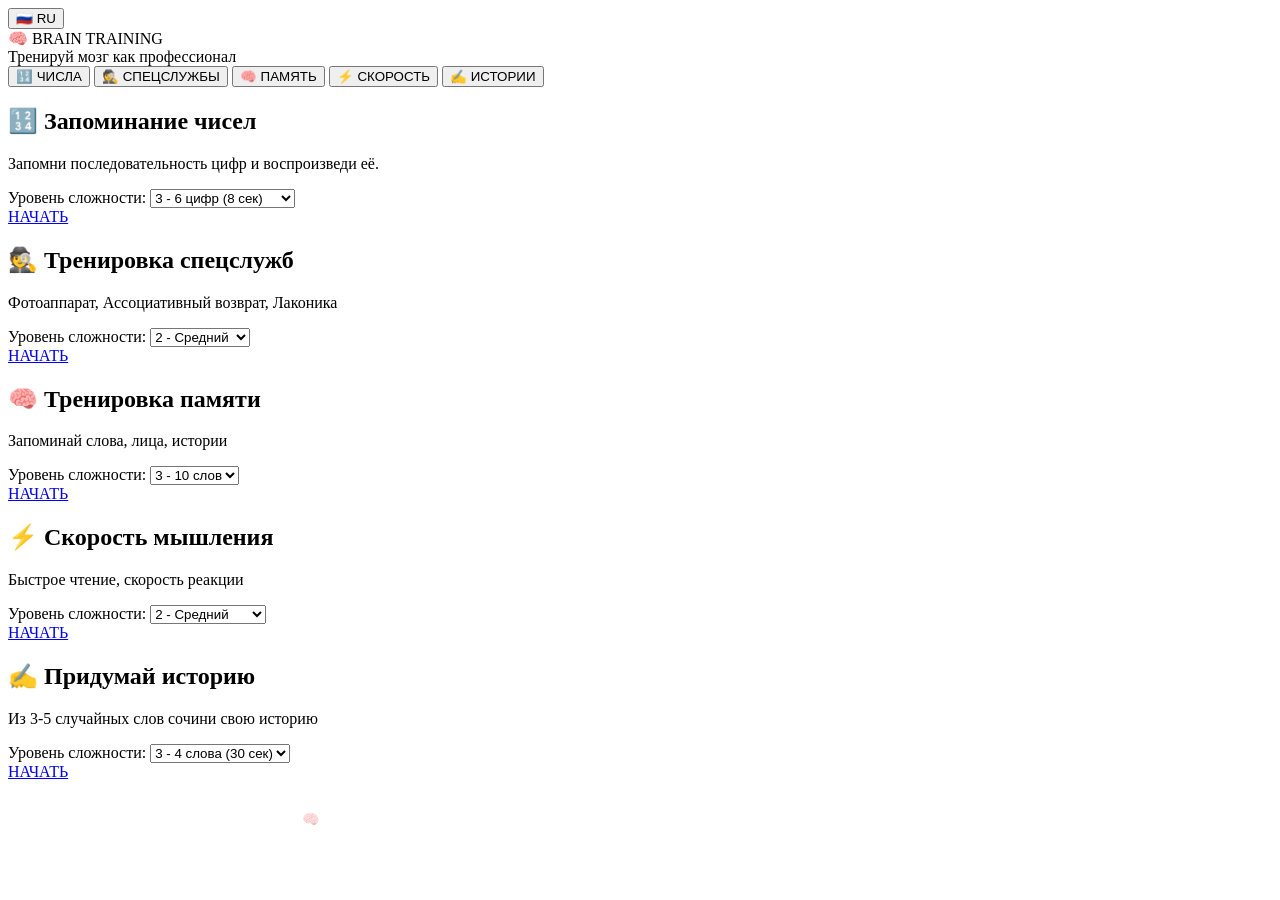
==== index.html @ c8e4757e "Загрузил код Загрузил код" ====
<!DOCTYPE html>
<html lang="ru">

<head>
    <meta charset="UTF-8">
    <meta name="viewport" content="width=device-width, initial-scale=1.0">
    <title>Brain Training</title>
    <link rel="stylesheet" href="/static/style.css">
</head>

<body>
    <!-- КНОПКА ПЕРЕКЛЮЧЕНИЯ ЯЗЫКА -->
    <button class="lang-switch" onclick="toggleLanguage()">
        <span class="flag" id="lang-flag">🇷🇺</span>
        <span class="lang-text" id="lang-text">RU</span>
    </button>

    <div class="container">
        <div class="logo">🧠 BRAIN TRAINING</div>
        <div class="subtitle" id="main-subtitle" data-lang-ru="Тренируй мозг как профессионал"
            data-lang-en="Train your brain like a pro">Тренируй мозг как профессионал</div>

        <div class="tabs">
            <button class="tab active" data-tab="numbers" data-lang-ru="🔢 ЧИСЛА" data-lang-en="🔢 NUMBERS">🔢
                ЧИСЛА</button>
            <button class="tab" data-tab="spets" data-lang-ru="🕵️ СПЕЦСЛУЖБЫ" data-lang-en="🕵️ SPECIAL OPS">🕵️
                СПЕЦСЛУЖБЫ</button>
            <button class="tab" data-tab="memory" data-lang-ru="🧠 ПАМЯТЬ" data-lang-en="🧠 MEMORY">🧠 ПАМЯТЬ</button>
            <button class="tab" data-tab="speed" data-lang-ru="⚡ СКОРОСТЬ" data-lang-en="⚡ SPEED">⚡ СКОРОСТЬ</button>
            <button class="tab" data-tab="story" data-lang-ru="✍️ ИСТОРИИ" data-lang-en="✍️ STORIES">✍️ ИСТОРИИ</button>
        </div>

        <div class="tab-content">

            <!-- ЧИСЛА -->
            <div id="tab-numbers" class="tab-pane active">
                <div class="card">
                    <h2 data-lang-ru="🔢 Запоминание чисел" data-lang-en="🔢 Number Memory">🔢 Запоминание чисел</h2>
                    <p data-lang-ru="Запомни последовательность цифр и воспроизведи её."
                        data-lang-en="Memorize the number sequence and reproduce it.">Запомни последовательность цифр и
                        воспроизведи её.</p>
                    <div class="level-selector">
                        <label data-lang-ru="Уровень сложности:" data-lang-en="Difficulty level:">Уровень
                            сложности:</label>
                        <select id="level-numbers">
                            <option value="1" data-lang-ru="1 - 4 цифры (8 сек)" data-lang-en="1 - 4 digits (8 sec)">1 -
                                4 цифры (8 сек)</option>
                            <option value="2" data-lang-ru="2 - 5 цифр (8 сек)" data-lang-en="2 - 5 digits (8 sec)">2 -
                                5 цифр (8 сек)</option>
                            <option value="3" selected data-lang-ru="3 - 6 цифр (8 сек)"
                                data-lang-en="3 - 6 digits (8 sec)">3 - 6 цифр (8 сек)</option>
                            <option value="4" data-lang-ru="4 - 7 цифр (7 сек)" data-lang-en="4 - 7 digits (7 sec)">4 -
                                7 цифр (7 сек)</option>
                            <option value="5" data-lang-ru="5 - 8 цифр (7 сек)" data-lang-en="5 - 8 digits (7 sec)">5 -
                                8 цифр (7 сек)</option>
                            <option value="6" data-lang-ru="6 - 9 цифр (6 сек)" data-lang-en="6 - 9 digits (6 sec)">6 -
                                9 цифр (6 сек)</option>
                            <option value="7" data-lang-ru="7 - 10 цифр (6 сек)" data-lang-en="7 - 10 digits (6 sec)">7
                                - 10 цифр (6 сек)</option>
                            <option value="8" data-lang-ru="8 - 11 цифр (5 сек)" data-lang-en="8 - 11 digits (5 sec)">8
                                - 11 цифр (5 сек)</option>
                            <option value="9" data-lang-ru="9 - 12 цифр (5 сек)" data-lang-en="9 - 12 digits (5 sec)">9
                                - 12 цифр (5 сек)</option>
                            <option value="10" data-lang-ru="10 - 13 цифр (4 сек)"
                                data-lang-en="10 - 13 digits (4 sec)">10 - 13 цифр (4 сек)</option>
                        </select>
                    </div>
                    <a href="/training-numbers" class="start-button" data-lang-ru="НАЧАТЬ"
                        data-lang-en="START">НАЧАТЬ</a>
                </div>
            </div>

            <!-- СПЕЦСЛУЖБЫ -->
            <div id="tab-spets" class="tab-pane">
                <div class="card">
                    <h2 data-lang-ru="🕵️ Тренировка спецслужб" data-lang-en="🕵️ Special Ops Training">🕵️ Тренировка
                        спецслужб</h2>
                    <p data-lang-ru="Фотоаппарат, Ассоциативный возврат, Лаконика"
                        data-lang-en="Camera, Associative Return, Brevity">Фотоаппарат, Ассоциативный возврат, Лаконика
                    </p>
                    <div class="level-selector">
                        <label data-lang-ru="Уровень сложности:" data-lang-en="Difficulty level:">Уровень
                            сложности:</label>
                        <select id="level-spets">
                            <option value="1" data-lang-ru="1 - Лёгкий" data-lang-en="1 - Easy">1 - Лёгкий</option>
                            <option value="2" selected data-lang-ru="2 - Средний" data-lang-en="2 - Medium">2 - Средний
                            </option>
                            <option value="3" data-lang-ru="3 - Сложный" data-lang-en="3 - Hard">3 - Сложный</option>
                            <option value="4" data-lang-ru="4 - Эксперт" data-lang-en="4 - Expert">4 - Эксперт</option>
                            <option value="5" data-lang-ru="5 - Профи" data-lang-en="5 - Pro">5 - Профи</option>
                        </select>
                    </div>
                    <a href="/training-spets" class="start-button" data-lang-ru="НАЧАТЬ" data-lang-en="START">НАЧАТЬ</a>
                </div>
            </div>

            <!-- ПАМЯТЬ -->
            <div id="tab-memory" class="tab-pane">
                <div class="card">
                    <h2 data-lang-ru="🧠 Тренировка памяти" data-lang-en="🧠 Memory Training">🧠 Тренировка памяти</h2>
                    <p data-lang-ru="Запоминай слова, лица, истории" data-lang-en="Memorize words, faces, stories">
                        Запоминай слова, лица, истории</p>
                    <div class="level-selector">
                        <label data-lang-ru="Уровень сложности:" data-lang-en="Difficulty level:">Уровень
                            сложности:</label>
                        <select id="level-memory">
                            <option value="1" data-lang-ru="1 - 5 слов" data-lang-en="1 - 5 words">1 - 5 слов</option>
                            <option value="2" data-lang-ru="2 - 7 слов" data-lang-en="2 - 7 words">2 - 7 слов</option>
                            <option value="3" selected data-lang-ru="3 - 10 слов" data-lang-en="3 - 10 words">3 - 10
                                слов</option>
                            <option value="4" data-lang-ru="4 - 15 слов" data-lang-en="4 - 15 words">4 - 15 слов
                            </option>
                            <option value="5" data-lang-ru="5 - 20 слов" data-lang-en="5 - 20 words">5 - 20 слов
                            </option>
                        </select>
                    </div>
                    <a href="/training-memory" class="start-button" data-lang-ru="НАЧАТЬ"
                        data-lang-en="START">НАЧАТЬ</a>
                </div>
            </div>

            <!-- СКОРОСТЬ -->
            <div id="tab-speed" class="tab-pane">
                <div class="card">
                    <h2 data-lang-ru="⚡ Скорость мышления" data-lang-en="⚡ Thinking Speed">⚡ Скорость мышления</h2>
                    <p data-lang-ru="Быстрое чтение, скорость реакции" data-lang-en="Speed reading, reaction speed">
                        Быстрое чтение, скорость реакции</p>
                    <div class="level-selector">
                        <label data-lang-ru="Уровень сложности:" data-lang-en="Difficulty level:">Уровень
                            сложности:</label>
                        <select id="level-speed">
                            <option value="1" data-lang-ru="1 - Медленный" data-lang-en="1 - Slow">1 - Медленный
                            </option>
                            <option value="2" selected data-lang-ru="2 - Средний" data-lang-en="2 - Medium">2 - Средний
                            </option>
                            <option value="3" data-lang-ru="3 - Быстрый" data-lang-en="3 - Fast">3 - Быстрый</option>
                            <option value="4" data-lang-ru="4 - Молния" data-lang-en="4 - Lightning">4 - Молния</option>
                            <option value="5" data-lang-ru="5 - Реактивный" data-lang-en="5 - Jet">5 - Реактивный
                            </option>
                        </select>
                    </div>
                    <a href="/training-speed" class="start-button" data-lang-ru="НАЧАТЬ" data-lang-en="START">НАЧАТЬ</a>
                </div>
            </div>

            <!-- ИСТОРИИ -->
            <div id="tab-story" class="tab-pane">
                <div class="card">
                    <h2 data-lang-ru="✍️ Придумай историю" data-lang-en="✍️ Tell a Story">✍️ Придумай историю</h2>
                    <p data-lang-ru="Из 3-5 случайных слов сочини свою историю"
                        data-lang-en="Create a story from 3-5 random words">Из 3-5 случайных слов сочини свою историю
                    </p>
                    <div class="level-selector">
                        <label data-lang-ru="Уровень сложности:" data-lang-en="Difficulty level:">Уровень
                            сложности:</label>
                        <select id="level-story">
                            <option value="1" data-lang-ru="1 - 3 слова (40 сек)" data-lang-en="1 - 3 words (40 sec)">1
                                - 3 слова (40 сек)</option>
                            <option value="2" data-lang-ru="2 - 3 слова (40 сек)" data-lang-en="2 - 3 words (40 sec)">2
                                - 3 слова (40 сек)</option>
                            <option value="3" selected data-lang-ru="3 - 4 слова (30 сек)"
                                data-lang-en="3 - 4 words (30 sec)">3 - 4 слова (30 сек)</option>
                            <option value="4" data-lang-ru="4 - 4 слова (30 сек)" data-lang-en="4 - 4 words (30 sec)">4
                                - 4 слова (30 сек)</option>
                            <option value="5" data-lang-ru="5 - 5 слов (20 сек)" data-lang-en="5 - 5 words (20 sec)">5 -
                                5 слов (20 сек)</option>
                        </select>
                    </div>
                    <a href="/training-story" class="start-button" data-lang-ru="НАЧАТЬ" data-lang-en="START">НАЧАТЬ</a>
                </div>
            </div>
        </div>

        <div class="stats" style="margin-top: 30px; color: rgba(255,255,255,0.4); font-size: 14px;" id="main-footer"
            data-lang-ru="Выбери тренировку и начни развивать свой мозг 🧠"
            data-lang-en="Choose a workout and start developing your brain 🧠">
            Выбери тренировку и начни развивать свой мозг 🧠
        </div>
    </div>

    <script>
        // ======== ПЕРЕКЛЮЧЕНИЕ ЯЗЫКА ========
        let currentLang = localStorage.getItem('brain-lang') || 'ru';

        function toggleLanguage() {
            currentLang = currentLang === 'ru' ? 'en' : 'ru';
            localStorage.setItem('brain-lang', currentLang);
            updateLanguageUI();
            updatePageContent();
            updateSelectOptions();
        }

        function updateLanguageUI() {
            const flag = document.getElementById('lang-flag');
            const text = document.getElementById('lang-text');
            if (currentLang === 'ru') {
                flag.textContent = '🇷🇺';
                text.textContent = 'RU';
            } else {
                flag.textContent = '🇬🇧';
                text.textContent = 'EN';
            }
        }

        function updatePageContent() {
            document.querySelectorAll('[data-lang-ru]').forEach(el => {
                if (currentLang === 'ru') {
                    el.textContent = el.dataset.langRu;
                } else {
                    el.textContent = el.dataset.langEn || el.dataset.langRu;
                }
            });
        }

        function updateSelectOptions() {
            document.querySelectorAll('select option[data-lang-ru]').forEach(opt => {
                if (currentLang === 'ru') {
                    opt.textContent = opt.dataset.langRu;
                } else {
                    opt.textContent = opt.dataset.langEn || opt.dataset.langRu;
                }
            });
        }

        // ======== ПЕРЕКЛЮЧЕНИЕ ВКЛАДОК ========
        const tabs = document.querySelectorAll('.tab');
        const panes = {
            numbers: document.getElementById('tab-numbers'),
            spets: document.getElementById('tab-spets'),
            memory: document.getElementById('tab-memory'),
            speed: document.getElementById('tab-speed'),
            story: document.getElementById('tab-story')
        };

        tabs.forEach(tab => {
            tab.addEventListener('click', function () {
                tabs.forEach(t => t.classList.remove('active'));
                this.classList.add('active');
                Object.values(panes).forEach(pane => pane.classList.remove('active'));
                const tabId = this.dataset.tab;
                panes[tabId].classList.add('active');
            });
        });

        // ======== СОХРАНЕНИЕ УРОВНЯ ========
        document.querySelectorAll('.level-selector select').forEach(select => {
            const tab = select.closest('.tab-pane').id.replace('tab-', '');
            const saved = localStorage.getItem(`level-${tab}`);
            if (saved) select.value = saved;

            select.addEventListener('change', function () {
                localStorage.setItem(`level-${tab}`, this.value);
            });
        });

        // ======== ЗАПУСК ========
        updateLanguageUI();
        setTimeout(updatePageContent, 50);
        setTimeout(updateSelectOptions, 50);
    </script>
</body>

</html>
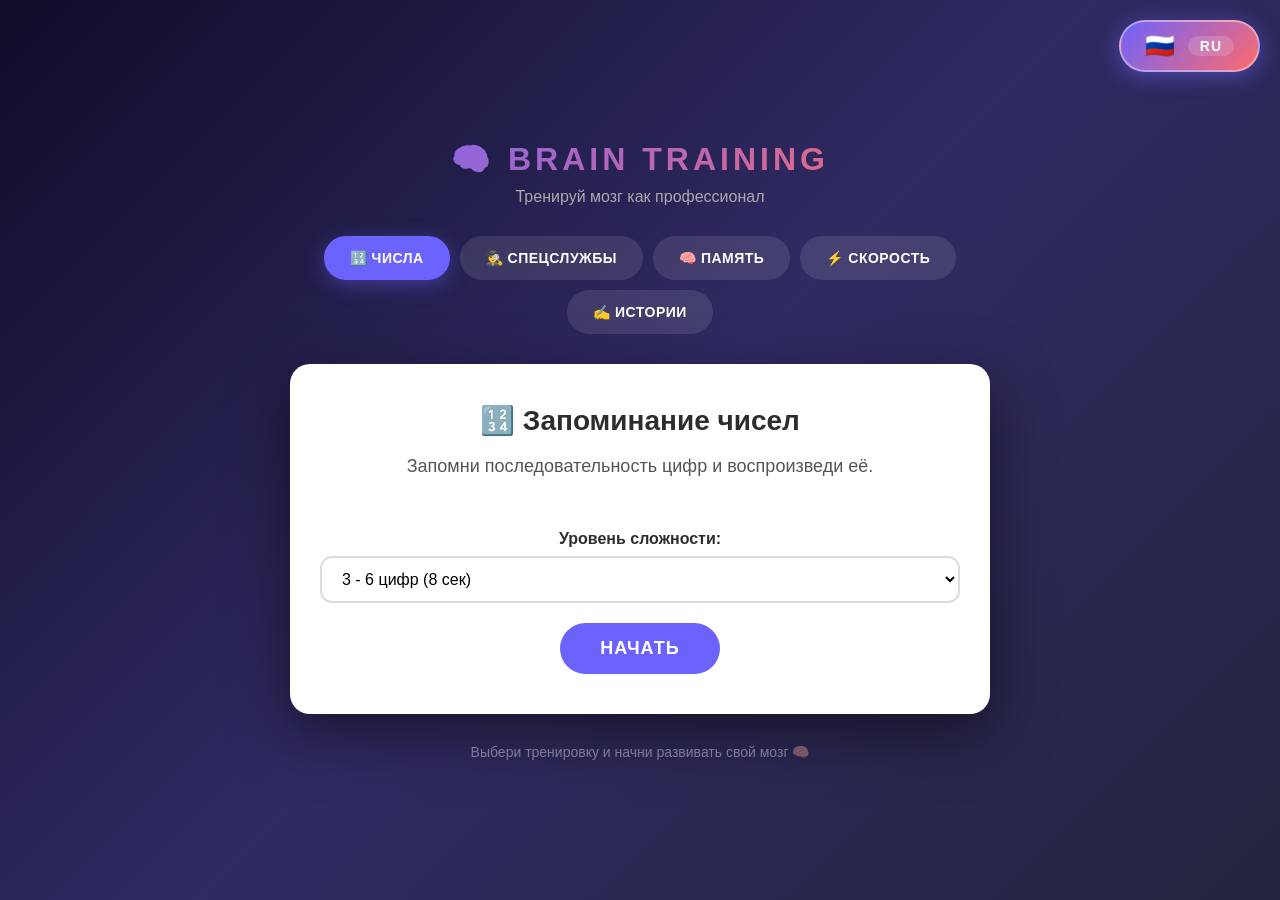
==== commit b352e037: "Create index.html" ====
--- a/index.html
+++ b/index.html
@@ -1,263 +1,263 @@
-<!DOCTYPE html>
-<html lang="ru">
-
-<head>
-    <meta charset="UTF-8">
-    <meta name="viewport" content="width=device-width, initial-scale=1.0">
-    <title>Brain Training</title>
-    <link rel="stylesheet" href="/static/style.css">
-</head>
-
-<body>
-    <!-- КНОПКА ПЕРЕКЛЮЧЕНИЯ ЯЗЫКА -->
-    <button class="lang-switch" onclick="toggleLanguage()">
-        <span class="flag" id="lang-flag">🇷🇺</span>
-        <span class="lang-text" id="lang-text">RU</span>
-    </button>
-
-    <div class="container">
-        <div class="logo">🧠 BRAIN TRAINING</div>
-        <div class="subtitle" id="main-subtitle" data-lang-ru="Тренируй мозг как профессионал"
-            data-lang-en="Train your brain like a pro">Тренируй мозг как профессионал</div>
-
-        <div class="tabs">
-            <button class="tab active" data-tab="numbers" data-lang-ru="🔢 ЧИСЛА" data-lang-en="🔢 NUMBERS">🔢
-                ЧИСЛА</button>
-            <button class="tab" data-tab="spets" data-lang-ru="🕵️ СПЕЦСЛУЖБЫ" data-lang-en="🕵️ SPECIAL OPS">🕵️
-                СПЕЦСЛУЖБЫ</button>
-            <button class="tab" data-tab="memory" data-lang-ru="🧠 ПАМЯТЬ" data-lang-en="🧠 MEMORY">🧠 ПАМЯТЬ</button>
-            <button class="tab" data-tab="speed" data-lang-ru="⚡ СКОРОСТЬ" data-lang-en="⚡ SPEED">⚡ СКОРОСТЬ</button>
-            <button class="tab" data-tab="story" data-lang-ru="✍️ ИСТОРИИ" data-lang-en="✍️ STORIES">✍️ ИСТОРИИ</button>
-        </div>
-
-        <div class="tab-content">
-
-            <!-- ЧИСЛА -->
-            <div id="tab-numbers" class="tab-pane active">
-                <div class="card">
-                    <h2 data-lang-ru="🔢 Запоминание чисел" data-lang-en="🔢 Number Memory">🔢 Запоминание чисел</h2>
-                    <p data-lang-ru="Запомни последовательность цифр и воспроизведи её."
-                        data-lang-en="Memorize the number sequence and reproduce it.">Запомни последовательность цифр и
-                        воспроизведи её.</p>
-                    <div class="level-selector">
-                        <label data-lang-ru="Уровень сложности:" data-lang-en="Difficulty level:">Уровень
-                            сложности:</label>
-                        <select id="level-numbers">
-                            <option value="1" data-lang-ru="1 - 4 цифры (8 сек)" data-lang-en="1 - 4 digits (8 sec)">1 -
-                                4 цифры (8 сек)</option>
-                            <option value="2" data-lang-ru="2 - 5 цифр (8 сек)" data-lang-en="2 - 5 digits (8 sec)">2 -
-                                5 цифр (8 сек)</option>
-                            <option value="3" selected data-lang-ru="3 - 6 цифр (8 сек)"
-                                data-lang-en="3 - 6 digits (8 sec)">3 - 6 цифр (8 сек)</option>
-                            <option value="4" data-lang-ru="4 - 7 цифр (7 сек)" data-lang-en="4 - 7 digits (7 sec)">4 -
-                                7 цифр (7 сек)</option>
-                            <option value="5" data-lang-ru="5 - 8 цифр (7 сек)" data-lang-en="5 - 8 digits (7 sec)">5 -
-                                8 цифр (7 сек)</option>
-                            <option value="6" data-lang-ru="6 - 9 цифр (6 сек)" data-lang-en="6 - 9 digits (6 sec)">6 -
-                                9 цифр (6 сек)</option>
-                            <option value="7" data-lang-ru="7 - 10 цифр (6 сек)" data-lang-en="7 - 10 digits (6 sec)">7
-                                - 10 цифр (6 сек)</option>
-                            <option value="8" data-lang-ru="8 - 11 цифр (5 сек)" data-lang-en="8 - 11 digits (5 sec)">8
-                                - 11 цифр (5 сек)</option>
-                            <option value="9" data-lang-ru="9 - 12 цифр (5 сек)" data-lang-en="9 - 12 digits (5 sec)">9
-                                - 12 цифр (5 сек)</option>
-                            <option value="10" data-lang-ru="10 - 13 цифр (4 сек)"
-                                data-lang-en="10 - 13 digits (4 sec)">10 - 13 цифр (4 сек)</option>
-                        </select>
-                    </div>
-                    <a href="/training-numbers" class="start-button" data-lang-ru="НАЧАТЬ"
-                        data-lang-en="START">НАЧАТЬ</a>
-                </div>
-            </div>
-
-            <!-- СПЕЦСЛУЖБЫ -->
-            <div id="tab-spets" class="tab-pane">
-                <div class="card">
-                    <h2 data-lang-ru="🕵️ Тренировка спецслужб" data-lang-en="🕵️ Special Ops Training">🕵️ Тренировка
-                        спецслужб</h2>
-                    <p data-lang-ru="Фотоаппарат, Ассоциативный возврат, Лаконика"
-                        data-lang-en="Camera, Associative Return, Brevity">Фотоаппарат, Ассоциативный возврат, Лаконика
-                    </p>
-                    <div class="level-selector">
-                        <label data-lang-ru="Уровень сложности:" data-lang-en="Difficulty level:">Уровень
-                            сложности:</label>
-                        <select id="level-spets">
-                            <option value="1" data-lang-ru="1 - Лёгкий" data-lang-en="1 - Easy">1 - Лёгкий</option>
-                            <option value="2" selected data-lang-ru="2 - Средний" data-lang-en="2 - Medium">2 - Средний
-                            </option>
-                            <option value="3" data-lang-ru="3 - Сложный" data-lang-en="3 - Hard">3 - Сложный</option>
-                            <option value="4" data-lang-ru="4 - Эксперт" data-lang-en="4 - Expert">4 - Эксперт</option>
-                            <option value="5" data-lang-ru="5 - Профи" data-lang-en="5 - Pro">5 - Профи</option>
-                        </select>
-                    </div>
-                    <a href="/training-spets" class="start-button" data-lang-ru="НАЧАТЬ" data-lang-en="START">НАЧАТЬ</a>
-                </div>
-            </div>
-
-            <!-- ПАМЯТЬ -->
-            <div id="tab-memory" class="tab-pane">
-                <div class="card">
-                    <h2 data-lang-ru="🧠 Тренировка памяти" data-lang-en="🧠 Memory Training">🧠 Тренировка памяти</h2>
-                    <p data-lang-ru="Запоминай слова, лица, истории" data-lang-en="Memorize words, faces, stories">
-                        Запоминай слова, лица, истории</p>
-                    <div class="level-selector">
-                        <label data-lang-ru="Уровень сложности:" data-lang-en="Difficulty level:">Уровень
-                            сложности:</label>
-                        <select id="level-memory">
-                            <option value="1" data-lang-ru="1 - 5 слов" data-lang-en="1 - 5 words">1 - 5 слов</option>
-                            <option value="2" data-lang-ru="2 - 7 слов" data-lang-en="2 - 7 words">2 - 7 слов</option>
-                            <option value="3" selected data-lang-ru="3 - 10 слов" data-lang-en="3 - 10 words">3 - 10
-                                слов</option>
-                            <option value="4" data-lang-ru="4 - 15 слов" data-lang-en="4 - 15 words">4 - 15 слов
-                            </option>
-                            <option value="5" data-lang-ru="5 - 20 слов" data-lang-en="5 - 20 words">5 - 20 слов
-                            </option>
-                        </select>
-                    </div>
-                    <a href="/training-memory" class="start-button" data-lang-ru="НАЧАТЬ"
-                        data-lang-en="START">НАЧАТЬ</a>
-                </div>
-            </div>
-
-            <!-- СКОРОСТЬ -->
-            <div id="tab-speed" class="tab-pane">
-                <div class="card">
-                    <h2 data-lang-ru="⚡ Скорость мышления" data-lang-en="⚡ Thinking Speed">⚡ Скорость мышления</h2>
-                    <p data-lang-ru="Быстрое чтение, скорость реакции" data-lang-en="Speed reading, reaction speed">
-                        Быстрое чтение, скорость реакции</p>
-                    <div class="level-selector">
-                        <label data-lang-ru="Уровень сложности:" data-lang-en="Difficulty level:">Уровень
-                            сложности:</label>
-                        <select id="level-speed">
-                            <option value="1" data-lang-ru="1 - Медленный" data-lang-en="1 - Slow">1 - Медленный
-                            </option>
-                            <option value="2" selected data-lang-ru="2 - Средний" data-lang-en="2 - Medium">2 - Средний
-                            </option>
-                            <option value="3" data-lang-ru="3 - Быстрый" data-lang-en="3 - Fast">3 - Быстрый</option>
-                            <option value="4" data-lang-ru="4 - Молния" data-lang-en="4 - Lightning">4 - Молния</option>
-                            <option value="5" data-lang-ru="5 - Реактивный" data-lang-en="5 - Jet">5 - Реактивный
-                            </option>
-                        </select>
-                    </div>
-                    <a href="/training-speed" class="start-button" data-lang-ru="НАЧАТЬ" data-lang-en="START">НАЧАТЬ</a>
-                </div>
-            </div>
-
-            <!-- ИСТОРИИ -->
-            <div id="tab-story" class="tab-pane">
-                <div class="card">
-                    <h2 data-lang-ru="✍️ Придумай историю" data-lang-en="✍️ Tell a Story">✍️ Придумай историю</h2>
-                    <p data-lang-ru="Из 3-5 случайных слов сочини свою историю"
-                        data-lang-en="Create a story from 3-5 random words">Из 3-5 случайных слов сочини свою историю
-                    </p>
-                    <div class="level-selector">
-                        <label data-lang-ru="Уровень сложности:" data-lang-en="Difficulty level:">Уровень
-                            сложности:</label>
-                        <select id="level-story">
-                            <option value="1" data-lang-ru="1 - 3 слова (40 сек)" data-lang-en="1 - 3 words (40 sec)">1
-                                - 3 слова (40 сек)</option>
-                            <option value="2" data-lang-ru="2 - 3 слова (40 сек)" data-lang-en="2 - 3 words (40 sec)">2
-                                - 3 слова (40 сек)</option>
-                            <option value="3" selected data-lang-ru="3 - 4 слова (30 сек)"
-                                data-lang-en="3 - 4 words (30 sec)">3 - 4 слова (30 сек)</option>
-                            <option value="4" data-lang-ru="4 - 4 слова (30 сек)" data-lang-en="4 - 4 words (30 sec)">4
-                                - 4 слова (30 сек)</option>
-                            <option value="5" data-lang-ru="5 - 5 слов (20 сек)" data-lang-en="5 - 5 words (20 sec)">5 -
-                                5 слов (20 сек)</option>
-                        </select>
-                    </div>
-                    <a href="/training-story" class="start-button" data-lang-ru="НАЧАТЬ" data-lang-en="START">НАЧАТЬ</a>
-                </div>
-            </div>
-        </div>
-
-        <div class="stats" style="margin-top: 30px; color: rgba(255,255,255,0.4); font-size: 14px;" id="main-footer"
-            data-lang-ru="Выбери тренировку и начни развивать свой мозг 🧠"
-            data-lang-en="Choose a workout and start developing your brain 🧠">
-            Выбери тренировку и начни развивать свой мозг 🧠
-        </div>
-    </div>
-
-    <script>
-        // ======== ПЕРЕКЛЮЧЕНИЕ ЯЗЫКА ========
-        let currentLang = localStorage.getItem('brain-lang') || 'ru';
-
-        function toggleLanguage() {
-            currentLang = currentLang === 'ru' ? 'en' : 'ru';
-            localStorage.setItem('brain-lang', currentLang);
-            updateLanguageUI();
-            updatePageContent();
-            updateSelectOptions();
-        }
-
-        function updateLanguageUI() {
-            const flag = document.getElementById('lang-flag');
-            const text = document.getElementById('lang-text');
-            if (currentLang === 'ru') {
-                flag.textContent = '🇷🇺';
-                text.textContent = 'RU';
-            } else {
-                flag.textContent = '🇬🇧';
-                text.textContent = 'EN';
-            }
-        }
-
-        function updatePageContent() {
-            document.querySelectorAll('[data-lang-ru]').forEach(el => {
-                if (currentLang === 'ru') {
-                    el.textContent = el.dataset.langRu;
-                } else {
-                    el.textContent = el.dataset.langEn || el.dataset.langRu;
-                }
-            });
-        }
-
-        function updateSelectOptions() {
-            document.querySelectorAll('select option[data-lang-ru]').forEach(opt => {
-                if (currentLang === 'ru') {
-                    opt.textContent = opt.dataset.langRu;
-                } else {
-                    opt.textContent = opt.dataset.langEn || opt.dataset.langRu;
-                }
-            });
-        }
-
-        // ======== ПЕРЕКЛЮЧЕНИЕ ВКЛАДОК ========
-        const tabs = document.querySelectorAll('.tab');
-        const panes = {
-            numbers: document.getElementById('tab-numbers'),
-            spets: document.getElementById('tab-spets'),
-            memory: document.getElementById('tab-memory'),
-            speed: document.getElementById('tab-speed'),
-            story: document.getElementById('tab-story')
-        };
-
-        tabs.forEach(tab => {
-            tab.addEventListener('click', function () {
-                tabs.forEach(t => t.classList.remove('active'));
-                this.classList.add('active');
-                Object.values(panes).forEach(pane => pane.classList.remove('active'));
-                const tabId = this.dataset.tab;
-                panes[tabId].classList.add('active');
-            });
-        });
-
-        // ======== СОХРАНЕНИЕ УРОВНЯ ========
-        document.querySelectorAll('.level-selector select').forEach(select => {
-            const tab = select.closest('.tab-pane').id.replace('tab-', '');
-            const saved = localStorage.getItem(`level-${tab}`);
-            if (saved) select.value = saved;
-
-            select.addEventListener('change', function () {
-                localStorage.setItem(`level-${tab}`, this.value);
-            });
-        });
-
-        // ======== ЗАПУСК ========
-        updateLanguageUI();
-        setTimeout(updatePageContent, 50);
-        setTimeout(updateSelectOptions, 50);
-    </script>
-</body>
-
-</html>+<!DOCTYPE html>
+<html lang="ru">
+
+<head>
+    <meta charset="UTF-8">
+    <meta name="viewport" content="width=device-width, initial-scale=1.0">
+    <title>Brain Training</title>
+    <link rel="stylesheet" href="/static/style.css">
+</head>
+
+<body>
+    <!-- КНОПКА ПЕРЕКЛЮЧЕНИЯ ЯЗЫКА -->
+    <button class="lang-switch" onclick="toggleLanguage()">
+        <span class="flag" id="lang-flag">🇷🇺</span>
+        <span class="lang-text" id="lang-text">RU</span>
+    </button>
+
+    <div class="container">
+        <div class="logo">🧠 BRAIN TRAINING</div>
+        <div class="subtitle" id="main-subtitle" data-lang-ru="Тренируй мозг как профессионал"
+            data-lang-en="Train your brain like a pro">Тренируй мозг как профессионал</div>
+
+        <div class="tabs">
+            <button class="tab active" data-tab="numbers" data-lang-ru="🔢 ЧИСЛА" data-lang-en="🔢 NUMBERS">🔢
+                ЧИСЛА</button>
+            <button class="tab" data-tab="spets" data-lang-ru="🕵️ СПЕЦСЛУЖБЫ" data-lang-en="🕵️ SPECIAL OPS">🕵️
+                СПЕЦСЛУЖБЫ</button>
+            <button class="tab" data-tab="memory" data-lang-ru="🧠 ПАМЯТЬ" data-lang-en="🧠 MEMORY">🧠 ПАМЯТЬ</button>
+            <button class="tab" data-tab="speed" data-lang-ru="⚡ СКОРОСТЬ" data-lang-en="⚡ SPEED">⚡ СКОРОСТЬ</button>
+            <button class="tab" data-tab="story" data-lang-ru="✍️ ИСТОРИИ" data-lang-en="✍️ STORIES">✍️ ИСТОРИИ</button>
+        </div>
+
+        <div class="tab-content">
+
+            <!-- ЧИСЛА -->
+            <div id="tab-numbers" class="tab-pane active">
+                <div class="card">
+                    <h2 data-lang-ru="🔢 Запоминание чисел" data-lang-en="🔢 Number Memory">🔢 Запоминание чисел</h2>
+                    <p data-lang-ru="Запомни последовательность цифр и воспроизведи её."
+                        data-lang-en="Memorize the number sequence and reproduce it.">Запомни последовательность цифр и
+                        воспроизведи её.</p>
+                    <div class="level-selector">
+                        <label data-lang-ru="Уровень сложности:" data-lang-en="Difficulty level:">Уровень
+                            сложности:</label>
+                        <select id="level-numbers">
+                            <option value="1" data-lang-ru="1 - 4 цифры (8 сек)" data-lang-en="1 - 4 digits (8 sec)">1 -
+                                4 цифры (8 сек)</option>
+                            <option value="2" data-lang-ru="2 - 5 цифр (8 сек)" data-lang-en="2 - 5 digits (8 sec)">2 -
+                                5 цифр (8 сек)</option>
+                            <option value="3" selected data-lang-ru="3 - 6 цифр (8 сек)"
+                                data-lang-en="3 - 6 digits (8 sec)">3 - 6 цифр (8 сек)</option>
+                            <option value="4" data-lang-ru="4 - 7 цифр (7 сек)" data-lang-en="4 - 7 digits (7 sec)">4 -
+                                7 цифр (7 сек)</option>
+                            <option value="5" data-lang-ru="5 - 8 цифр (7 сек)" data-lang-en="5 - 8 digits (7 sec)">5 -
+                                8 цифр (7 сек)</option>
+                            <option value="6" data-lang-ru="6 - 9 цифр (6 сек)" data-lang-en="6 - 9 digits (6 sec)">6 -
+                                9 цифр (6 сек)</option>
+                            <option value="7" data-lang-ru="7 - 10 цифр (6 сек)" data-lang-en="7 - 10 digits (6 sec)">7
+                                - 10 цифр (6 сек)</option>
+                            <option value="8" data-lang-ru="8 - 11 цифр (5 сек)" data-lang-en="8 - 11 digits (5 sec)">8
+                                - 11 цифр (5 сек)</option>
+                            <option value="9" data-lang-ru="9 - 12 цифр (5 сек)" data-lang-en="9 - 12 digits (5 sec)">9
+                                - 12 цифр (5 сек)</option>
+                            <option value="10" data-lang-ru="10 - 13 цифр (4 сек)"
+                                data-lang-en="10 - 13 digits (4 sec)">10 - 13 цифр (4 сек)</option>
+                        </select>
+                    </div>
+                    <a href="/training-numbers" class="start-button" data-lang-ru="НАЧАТЬ"
+                        data-lang-en="START">НАЧАТЬ</a>
+                </div>
+            </div>
+
+            <!-- СПЕЦСЛУЖБЫ -->
+            <div id="tab-spets" class="tab-pane">
+                <div class="card">
+                    <h2 data-lang-ru="🕵️ Тренировка спецслужб" data-lang-en="🕵️ Special Ops Training">🕵️ Тренировка
+                        спецслужб</h2>
+                    <p data-lang-ru="Фотоаппарат, Ассоциативный возврат, Лаконика"
+                        data-lang-en="Camera, Associative Return, Brevity">Фотоаппарат, Ассоциативный возврат, Лаконика
+                    </p>
+                    <div class="level-selector">
+                        <label data-lang-ru="Уровень сложности:" data-lang-en="Difficulty level:">Уровень
+                            сложности:</label>
+                        <select id="level-spets">
+                            <option value="1" data-lang-ru="1 - Лёгкий" data-lang-en="1 - Easy">1 - Лёгкий</option>
+                            <option value="2" selected data-lang-ru="2 - Средний" data-lang-en="2 - Medium">2 - Средний
+                            </option>
+                            <option value="3" data-lang-ru="3 - Сложный" data-lang-en="3 - Hard">3 - Сложный</option>
+                            <option value="4" data-lang-ru="4 - Эксперт" data-lang-en="4 - Expert">4 - Эксперт</option>
+                            <option value="5" data-lang-ru="5 - Профи" data-lang-en="5 - Pro">5 - Профи</option>
+                        </select>
+                    </div>
+                    <a href="/training-spets" class="start-button" data-lang-ru="НАЧАТЬ" data-lang-en="START">НАЧАТЬ</a>
+                </div>
+            </div>
+
+            <!-- ПАМЯТЬ -->
+            <div id="tab-memory" class="tab-pane">
+                <div class="card">
+                    <h2 data-lang-ru="🧠 Тренировка памяти" data-lang-en="🧠 Memory Training">🧠 Тренировка памяти</h2>
+                    <p data-lang-ru="Запоминай слова, лица, истории" data-lang-en="Memorize words, faces, stories">
+                        Запоминай слова, лица, истории</p>
+                    <div class="level-selector">
+                        <label data-lang-ru="Уровень сложности:" data-lang-en="Difficulty level:">Уровень
+                            сложности:</label>
+                        <select id="level-memory">
+                            <option value="1" data-lang-ru="1 - 5 слов" data-lang-en="1 - 5 words">1 - 5 слов</option>
+                            <option value="2" data-lang-ru="2 - 7 слов" data-lang-en="2 - 7 words">2 - 7 слов</option>
+                            <option value="3" selected data-lang-ru="3 - 10 слов" data-lang-en="3 - 10 words">3 - 10
+                                слов</option>
+                            <option value="4" data-lang-ru="4 - 15 слов" data-lang-en="4 - 15 words">4 - 15 слов
+                            </option>
+                            <option value="5" data-lang-ru="5 - 20 слов" data-lang-en="5 - 20 words">5 - 20 слов
+                            </option>
+                        </select>
+                    </div>
+                    <a href="/training-memory" class="start-button" data-lang-ru="НАЧАТЬ"
+                        data-lang-en="START">НАЧАТЬ</a>
+                </div>
+            </div>
+
+            <!-- СКОРОСТЬ -->
+            <div id="tab-speed" class="tab-pane">
+                <div class="card">
+                    <h2 data-lang-ru="⚡ Скорость мышления" data-lang-en="⚡ Thinking Speed">⚡ Скорость мышления</h2>
+                    <p data-lang-ru="Быстрое чтение, скорость реакции" data-lang-en="Speed reading, reaction speed">
+                        Быстрое чтение, скорость реакции</p>
+                    <div class="level-selector">
+                        <label data-lang-ru="Уровень сложности:" data-lang-en="Difficulty level:">Уровень
+                            сложности:</label>
+                        <select id="level-speed">
+                            <option value="1" data-lang-ru="1 - Медленный" data-lang-en="1 - Slow">1 - Медленный
+                            </option>
+                            <option value="2" selected data-lang-ru="2 - Средний" data-lang-en="2 - Medium">2 - Средний
+                            </option>
+                            <option value="3" data-lang-ru="3 - Быстрый" data-lang-en="3 - Fast">3 - Быстрый</option>
+                            <option value="4" data-lang-ru="4 - Молния" data-lang-en="4 - Lightning">4 - Молния</option>
+                            <option value="5" data-lang-ru="5 - Реактивный" data-lang-en="5 - Jet">5 - Реактивный
+                            </option>
+                        </select>
+                    </div>
+                    <a href="/training-speed" class="start-button" data-lang-ru="НАЧАТЬ" data-lang-en="START">НАЧАТЬ</a>
+                </div>
+            </div>
+
+            <!-- ИСТОРИИ -->
+            <div id="tab-story" class="tab-pane">
+                <div class="card">
+                    <h2 data-lang-ru="✍️ Придумай историю" data-lang-en="✍️ Tell a Story">✍️ Придумай историю</h2>
+                    <p data-lang-ru="Из 3-5 случайных слов сочини свою историю"
+                        data-lang-en="Create a story from 3-5 random words">Из 3-5 случайных слов сочини свою историю
+                    </p>
+                    <div class="level-selector">
+                        <label data-lang-ru="Уровень сложности:" data-lang-en="Difficulty level:">Уровень
+                            сложности:</label>
+                        <select id="level-story">
+                            <option value="1" data-lang-ru="1 - 3 слова (40 сек)" data-lang-en="1 - 3 words (40 sec)">1
+                                - 3 слова (40 сек)</option>
+                            <option value="2" data-lang-ru="2 - 3 слова (40 сек)" data-lang-en="2 - 3 words (40 sec)">2
+                                - 3 слова (40 сек)</option>
+                            <option value="3" selected data-lang-ru="3 - 4 слова (30 сек)"
+                                data-lang-en="3 - 4 words (30 sec)">3 - 4 слова (30 сек)</option>
+                            <option value="4" data-lang-ru="4 - 4 слова (30 сек)" data-lang-en="4 - 4 words (30 sec)">4
+                                - 4 слова (30 сек)</option>
+                            <option value="5" data-lang-ru="5 - 5 слов (20 сек)" data-lang-en="5 - 5 words (20 sec)">5 -
+                                5 слов (20 сек)</option>
+                        </select>
+                    </div>
+                    <a href="/training-story" class="start-button" data-lang-ru="НАЧАТЬ" data-lang-en="START">НАЧАТЬ</a>
+                </div>
+            </div>
+        </div>
+
+        <div class="stats" style="margin-top: 30px; color: rgba(255,255,255,0.4); font-size: 14px;" id="main-footer"
+            data-lang-ru="Выбери тренировку и начни развивать свой мозг 🧠"
+            data-lang-en="Choose a workout and start developing your brain 🧠">
+            Выбери тренировку и начни развивать свой мозг 🧠
+        </div>
+    </div>
+
+    <script>
+        // ======== ПЕРЕКЛЮЧЕНИЕ ЯЗЫКА ========
+        let currentLang = localStorage.getItem('brain-lang') || 'ru';
+
+        function toggleLanguage() {
+            currentLang = currentLang === 'ru' ? 'en' : 'ru';
+            localStorage.setItem('brain-lang', currentLang);
+            updateLanguageUI();
+            updatePageContent();
+            updateSelectOptions();
+        }
+
+        function updateLanguageUI() {
+            const flag = document.getElementById('lang-flag');
+            const text = document.getElementById('lang-text');
+            if (currentLang === 'ru') {
+                flag.textContent = '🇷🇺';
+                text.textContent = 'RU';
+            } else {
+                flag.textContent = '🇬🇧';
+                text.textContent = 'EN';
+            }
+        }
+
+        function updatePageContent() {
+            document.querySelectorAll('[data-lang-ru]').forEach(el => {
+                if (currentLang === 'ru') {
+                    el.textContent = el.dataset.langRu;
+                } else {
+                    el.textContent = el.dataset.langEn || el.dataset.langRu;
+                }
+            });
+        }
+
+        function updateSelectOptions() {
+            document.querySelectorAll('select option[data-lang-ru]').forEach(opt => {
+                if (currentLang === 'ru') {
+                    opt.textContent = opt.dataset.langRu;
+                } else {
+                    opt.textContent = opt.dataset.langEn || opt.dataset.langRu;
+                }
+            });
+        }
+
+        // ======== ПЕРЕКЛЮЧЕНИЕ ВКЛАДОК ========
+        const tabs = document.querySelectorAll('.tab');
+        const panes = {
+            numbers: document.getElementById('tab-numbers'),
+            spets: document.getElementById('tab-spets'),
+            memory: document.getElementById('tab-memory'),
+            speed: document.getElementById('tab-speed'),
+            story: document.getElementById('tab-story')
+        };
+
+        tabs.forEach(tab => {
+            tab.addEventListener('click', function () {
+                tabs.forEach(t => t.classList.remove('active'));
+                this.classList.add('active');
+                Object.values(panes).forEach(pane => pane.classList.remove('active'));
+                const tabId = this.dataset.tab;
+                panes[tabId].classList.add('active');
+            });
+        });
+
+        // ======== СОХРАНЕНИЕ УРОВНЯ ========
+        document.querySelectorAll('.level-selector select').forEach(select => {
+            const tab = select.closest('.tab-pane').id.replace('tab-', '');
+            const saved = localStorage.getItem(`level-${tab}`);
+            if (saved) select.value = saved;
+
+            select.addEventListener('change', function () {
+                localStorage.setItem(`level-${tab}`, this.value);
+            });
+        });
+
+        // ======== ЗАПУСК ========
+        updateLanguageUI();
+        setTimeout(updatePageContent, 50);
+        setTimeout(updateSelectOptions, 50);
+    </script>
+</body>
+
+</html>
--- a/static/style.css
+++ b/static/style.css
@@ -0,0 +1,506 @@
+/* ========== ОБЩИЕ СТИЛИ ========== */
+* {
+    margin: 0;
+    padding: 0;
+    box-sizing: border-box;
+}
+
+body {
+    font-family: 'Segoe UI', Tahoma, Geneva, Verdana, sans-serif;
+    background: linear-gradient(135deg, #0f0c29, #302b63, #24243e);
+    min-height: 100vh;
+    display: flex;
+    align-items: center;
+    justify-content: center;
+    color: white;
+    padding: 20px;
+}
+
+.container {
+    width: 100%;
+    max-width: 700px;
+    text-align: center;
+}
+
+/* ========== ЛОГОТИП ========== */
+.logo {
+    font-size: 32px;
+    font-weight: 900;
+    letter-spacing: 4px;
+    background: linear-gradient(135deg, #6C63FF, #FF6B6B);
+    -webkit-background-clip: text;
+    -webkit-text-fill-color: transparent;
+    background-clip: text;
+    margin-bottom: 10px;
+}
+
+.subtitle {
+    color: #aaa;
+    font-size: 16px;
+    margin-bottom: 30px;
+}
+
+/* ========== КАРТОЧКА ========== */
+.card {
+    background: white;
+    border-radius: 20px;
+    padding: 40px 30px;
+    box-shadow: 0 20px 60px rgba(0, 0, 0, 0.5);
+    color: #2D2D2D;
+    min-height: 350px;
+    display: flex;
+    flex-direction: column;
+    align-items: center;
+    justify-content: center;
+}
+
+.card h2 {
+    font-size: 28px;
+    margin-bottom: 15px;
+    color: #2D2D2D;
+}
+
+.card p {
+    font-size: 18px;
+    color: #555;
+    margin-bottom: 30px;
+    line-height: 1.6;
+}
+
+/* ========== КНОПКИ ========== */
+.start-button {
+    background: #6C63FF;
+    color: white;
+    border: none;
+    padding: 15px 40px;
+    font-size: 18px;
+    font-weight: 700;
+    border-radius: 50px;
+    cursor: pointer;
+    transition: all 0.3s ease;
+    text-decoration: none;
+    display: inline-block;
+    letter-spacing: 1px;
+}
+
+.start-button:hover {
+    background: #5A52D5;
+    transform: scale(1.05);
+    box-shadow: 0 10px 30px rgba(108, 99, 255, 0.4);
+}
+
+.back-button {
+    display: inline-block;
+    margin-top: 20px;
+    color: rgba(255, 255, 255, 0.7);
+    text-decoration: none;
+    transition: 0.3s;
+}
+
+.back-button:hover {
+    color: white;
+}
+
+/* ========== ВКЛАДКИ ========== */
+.tabs {
+    display: flex;
+    gap: 10px;
+    margin-bottom: 30px;
+    flex-wrap: wrap;
+    justify-content: center;
+}
+
+.tab {
+    padding: 12px 24px;
+    background: rgba(255, 255, 255, 0.1);
+    color: white;
+    border: 2px solid transparent;
+    border-radius: 50px;
+    cursor: pointer;
+    font-size: 14px;
+    font-weight: 700;
+    transition: all 0.3s ease;
+    letter-spacing: 0.5px;
+}
+
+.tab:hover {
+    background: rgba(255, 255, 255, 0.2);
+    transform: translateY(-2px);
+}
+
+.tab.active {
+    background: #6C63FF;
+    border-color: #6C63FF;
+    box-shadow: 0 5px 20px rgba(108, 99, 255, 0.4);
+}
+
+.tab-content {
+    width: 100%;
+}
+
+.tab-pane {
+    display: none;
+    animation: fadeIn 0.5s ease;
+}
+
+.tab-pane.active {
+    display: block;
+}
+
+@keyframes fadeIn {
+    from {
+        opacity: 0;
+        transform: translateY(10px);
+    }
+    to {
+        opacity: 1;
+        transform: translateY(0);
+    }
+}
+
+/* ========== ВЫБОР УРОВНЯ ========== */
+.level-selector {
+    margin: 20px 0;
+    width: 100%;
+}
+
+.level-selector label {
+    display: block;
+    font-weight: 600;
+    color: #2D2D2D;
+    margin-bottom: 8px;
+    font-size: 16px;
+}
+
+.level-selector select {
+    width: 100%;
+    padding: 12px 16px;
+    font-size: 16px;
+    border: 2px solid #ddd;
+    border-radius: 12px;
+    background: white;
+    outline: none;
+    cursor: pointer;
+    transition: all 0.3s ease;
+}
+
+.level-selector select:hover {
+    border-color: #6C63FF;
+}
+
+.level-selector select:focus {
+    border-color: #6C63FF;
+    box-shadow: 0 0 20px rgba(108, 99, 255, 0.15);
+}
+
+/* ========== СТРАНИЦЫ ТРЕНИРОВОК ========== */
+.training-stats {
+    display: flex;
+    justify-content: space-between;
+    margin: 20px 0;
+    color: white;
+    font-size: 18px;
+    flex-wrap: wrap;
+    gap: 10px;
+}
+
+#number-display {
+    font-size: 64px;
+    font-weight: bold;
+    letter-spacing: 12px;
+    margin: 20px 0;
+    color: #2D2D2D;
+    background: #f8f9fa;
+    padding: 30px;
+    border-radius: 15px;
+    min-height: 120px;
+    display: flex;
+    align-items: center;
+    justify-content: center;
+    width: 100%;
+    border: 3px dashed #6C63FF;
+}
+
+#timer {
+    font-size: 48px;
+    font-weight: 900;
+    color: #6C63FF;
+    margin: 10px 0 20px 0;
+}
+
+.hidden {
+    display: none !important;
+}
+
+/* ========== ПОЛЯ ВВОДА ========== */
+input[type="text"],
+input[type="number"] {
+    font-size: 28px;
+    padding: 15px 20px;
+    width: 90%;
+    max-width: 300px;
+    text-align: center;
+    border: 3px solid #ddd;
+    border-radius: 12px;
+    outline: none;
+    transition: all 0.3s ease;
+    font-weight: bold;
+    letter-spacing: 5px;
+}
+
+input[type="text"]:focus,
+input[type="number"]:focus {
+    border-color: #6C63FF;
+    box-shadow: 0 0 20px rgba(108, 99, 255, 0.2);
+}
+
+/* ========== РЕЗУЛЬТАТ ========== */
+#result {
+    margin-top: 20px;
+    padding: 20px;
+    border-radius: 12px;
+    font-size: 18px;
+    background: #f8f9fa;
+    width: 100%;
+    line-height: 1.8;
+}
+
+#result h3 {
+    color: #2D2D2D;
+    font-size: 24px;
+    margin-bottom: 10px;
+}
+
+#result .emoji {
+    font-size: 48px;
+    margin: 10px 0;
+}
+
+/* ========== СВОРАЧИВАЕМЫЕ ПОДСКАЗКИ ========== */
+.tips-container {
+    background: linear-gradient(135deg, #f0f4ff, #e8edff);
+    border-left: 5px solid #6C63FF;
+    border-radius: 12px;
+    padding: 15px 20px;
+    margin: 15px 0 25px 0;
+    text-align: left;
+    width: 100%;
+    transition: all 0.3s ease;
+}
+
+.tips-header {
+    display: flex;
+    justify-content: space-between;
+    align-items: center;
+    cursor: pointer;
+    user-select: none;
+}
+
+.tips-header:hover .tips-title {
+    color: #5A52D5;
+}
+
+.tips-title {
+    font-weight: 700;
+    color: #6C63FF;
+    font-size: 16px;
+    display: flex;
+    align-items: center;
+    gap: 8px;
+    transition: 0.3s;
+}
+
+.tips-title::before {
+    content: "💡";
+}
+
+.tips-toggle {
+    background: none;
+    border: none;
+    font-size: 20px;
+    cursor: pointer;
+    color: #6C63FF;
+    transition: 0.3s;
+    padding: 0 5px;
+}
+
+.tips-toggle:hover {
+    transform: scale(1.2);
+}
+
+.tips-body {
+    overflow: hidden;
+    max-height: 500px;
+    transition: max-height 0.4s ease, opacity 0.3s ease, padding 0.3s ease;
+    opacity: 1;
+    padding-top: 10px;
+}
+
+.tips-body.collapsed {
+    max-height: 0;
+    opacity: 0;
+    padding-top: 0;
+}
+
+.tips-text {
+    color: #333;
+    font-size: 15px;
+    line-height: 1.7;
+    margin: 0;
+}
+
+.tips-text strong {
+    color: #6C63FF;
+}
+
+.tips-text .highlight {
+    background: #6C63FF;
+    color: white;
+    padding: 2px 8px;
+    border-radius: 4px;
+    font-weight: 600;
+}
+
+/* ========== КНОПКА ПЕРЕКЛЮЧЕНИЯ ЯЗЫКА ========== */
+.lang-switch {
+    position: fixed;
+    top: 20px;
+    right: 20px;
+    z-index: 9999;
+    background: linear-gradient(135deg, #6C63FF, #FF6B6B);
+    border: 2px solid rgba(255, 255, 255, 0.4);
+    border-radius: 50px;
+    padding: 12px 24px;
+    color: white;
+    font-weight: 700;
+    font-size: 15px;
+    cursor: pointer;
+    transition: all 0.3s ease;
+    display: flex;
+    align-items: center;
+    gap: 12px;
+    box-shadow: 0 4px 20px rgba(108, 99, 255, 0.5);
+    backdrop-filter: blur(10px);
+    letter-spacing: 0.5px;
+    text-transform: uppercase;
+}
+
+.lang-switch:hover {
+    transform: scale(1.08);
+    box-shadow: 0 8px 35px rgba(108, 99, 255, 0.7);
+    border-color: rgba(255, 255, 255, 0.8);
+}
+
+.lang-switch:active {
+    transform: scale(0.95);
+}
+
+.lang-switch .flag {
+    font-size: 24px;
+    line-height: 1;
+}
+
+.lang-switch .lang-text {
+    font-size: 14px;
+    font-weight: 800;
+    background: rgba(255, 255, 255, 0.15);
+    padding: 2px 12px;
+    border-radius: 20px;
+    letter-spacing: 1px;
+}
+
+/* ========== АДАПТАЦИЯ ========== */
+@media (max-width: 768px) {
+    .tabs {
+        gap: 8px;
+    }
+    
+    .tab {
+        padding: 10px 16px;
+        font-size: 12px;
+        flex: 1;
+        min-width: 80px;
+        text-align: center;
+    }
+    
+    .card {
+        padding: 25px 20px;
+        min-height: 300px;
+    }
+    
+    #number-display {
+        font-size: 40px;
+        letter-spacing: 8px;
+        padding: 20px;
+        min-height: 90px;
+    }
+    
+    #timer {
+        font-size: 36px;
+    }
+    
+    input[type="text"],
+    input[type="number"] {
+        font-size: 22px;
+        padding: 12px 15px;
+    }
+    
+    .lang-switch {
+        top: 10px;
+        right: 10px;
+        padding: 8px 16px;
+        font-size: 12px;
+        gap: 8px;
+    }
+    
+    .lang-switch .flag {
+        font-size: 18px;
+    }
+    
+    .lang-switch .lang-text {
+        font-size: 11px;
+        padding: 2px 8px;
+    }
+}
+
+@media (max-width: 480px) {
+    .tab {
+        font-size: 10px;
+        padding: 8px 12px;
+    }
+    
+    #number-display {
+        font-size: 32px;
+        letter-spacing: 5px;
+        padding: 15px;
+        min-height: 70px;
+    }
+    
+    #timer {
+        font-size: 28px;
+    }
+    
+    input[type="text"],
+    input[type="number"] {
+        font-size: 18px;
+        padding: 10px;
+    }
+    
+    .lang-switch {
+        top: 8px;
+        right: 8px;
+        padding: 6px 12px;
+        font-size: 11px;
+        gap: 6px;
+        border-radius: 30px;
+    }
+    
+    .lang-switch .flag {
+        font-size: 16px;
+    }
+    
+    .lang-switch .lang-text {
+        font-size: 10px;
+        padding: 1px 6px;
+    }
+}
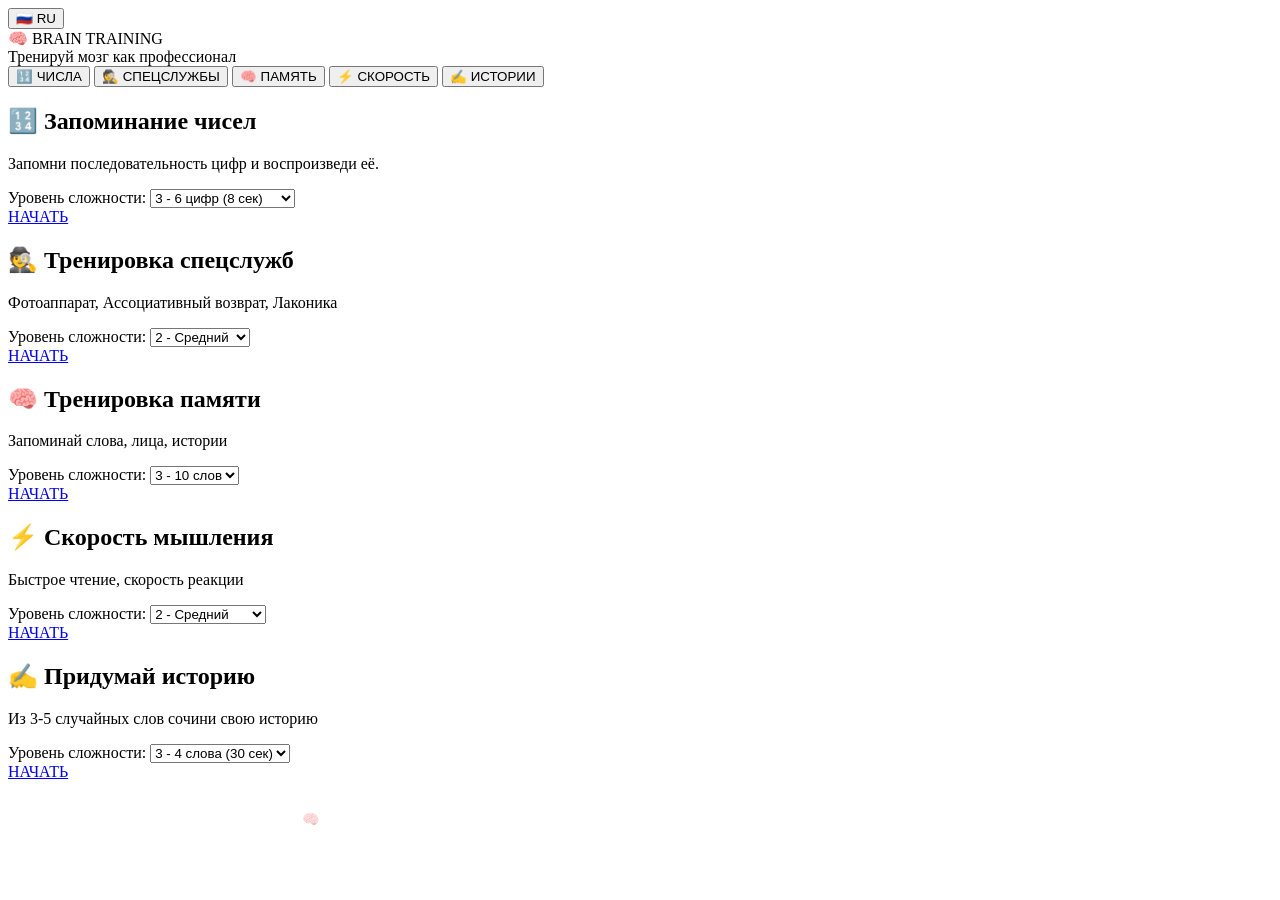
==== commit c06a9958: "Update index.html" ====
--- a/index.html
+++ b/index.html
@@ -5,7 +5,7 @@
     <meta charset="UTF-8">
     <meta name="viewport" content="width=device-width, initial-scale=1.0">
     <title>Brain Training</title>
-    <link rel="stylesheet" href="/static/style.css">
+    <link rel="stylesheet" href="static/style.css">
 </head>
 
 <body>
